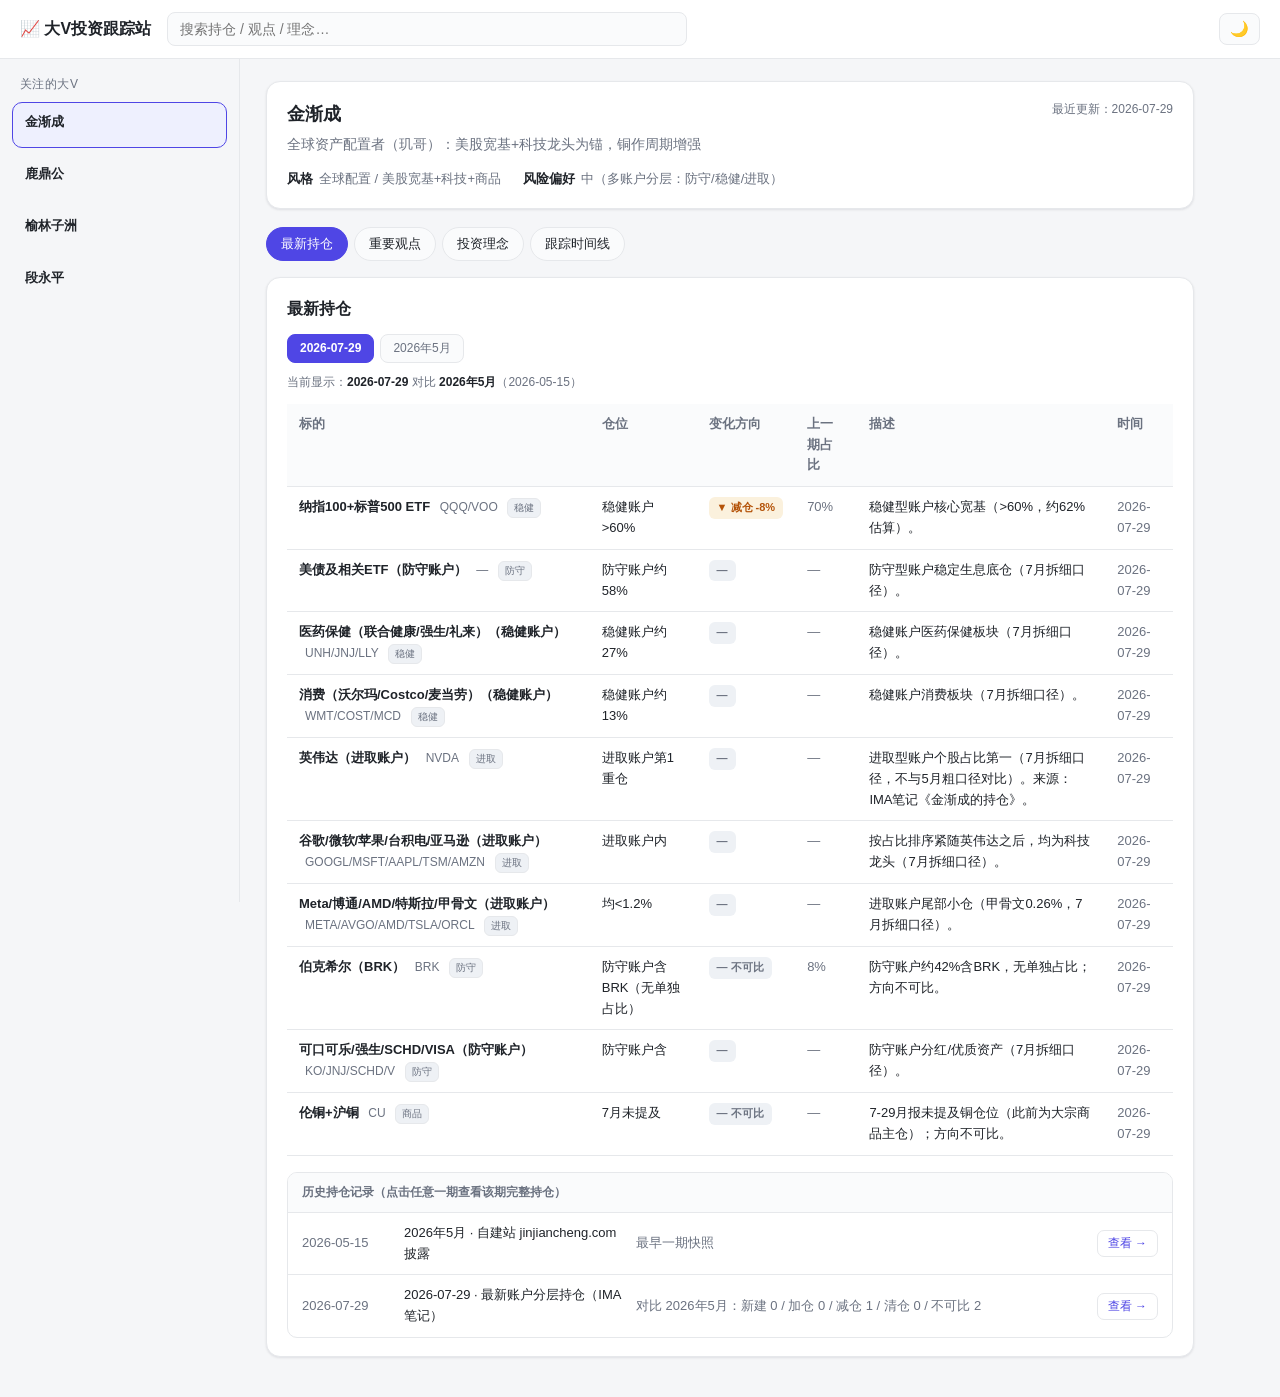
==== index.html @ 3ebb3cb1 "deploy investor-tracker 2026-08-02 21:14" ====
<!doctype html>
<html lang="zh-CN" data-theme="light">
<head>
  <meta charset="utf-8" />
  <meta name="viewport" content="width=device-width, initial-scale=1" />
  <title>大V投资跟踪站</title>
  <link rel="stylesheet" href="assets/style.css" />
</head>
<body>
  <header class="topbar">
    <div class="brand">📈 大V投资跟踪站</div>
    <div class="search">
      <input id="search" type="search" placeholder="搜索持仓 / 观点 / 理念…" autocomplete="off" />
    </div>
    <button id="themeToggle" class="iconbtn" title="切换明/暗主题">🌙</button>
  </header>

  <div class="layout">
    <aside class="sidebar">
      <div class="sideTitle">关注的大V</div>
      <nav id="peopleNav"></nav>
    </aside>
    <main id="main"></main>
  </div>

  <script src="data/people.js"></script>
  <script src="assets/app.js"></script>
</body>
</html>
---- assets/style.css ----
/* ============ 主题变量 ============ */
:root[data-theme="light"] {
  --bg: #f5f6f8;
  --panel: #ffffff;
  --panel-2: #fafbfc;
  --text: #1f2329;
  --muted: #6b7280;
  --border: #e6e8eb;
  --accent: #4f46e5;
  --accent-soft: #eef0fe;
  --chip: #eef1f5;
  /* 持仓变化方向语义色 */
  --dir-new: #15803d; --dir-new-bg: #e7f6ec;
  --dir-add: var(--accent); --dir-add-bg: var(--accent-soft);
  --dir-cut: #b45309; --dir-cut-bg: #fbf1dd;
  --dir-out: #b91c1c; --dir-out-bg: #fde8e8;
  --dir-na: #6b7280;  --dir-na-bg: #eef1f5;
  --shadow: 0 1px 3px rgba(16,24,40,.06), 0 1px 2px rgba(16,24,40,.04);
}
:root[data-theme="dark"] {
  --bg: #0f1115;
  --panel: #171a21;
  --panel-2: #1b1f27;
  --text: #e6e8eb;
  --muted: #98a2b3;
  --border: #262b36;
  --accent: #8b91ff;
  --accent-soft: #23263a;
  --chip: #232833;
  /* 持仓变化方向语义色 */
  --dir-new: #34d399; --dir-new-bg: rgba(52,211,153,.16);
  --dir-add: var(--accent); --dir-add-bg: var(--accent-soft);
  --dir-cut: #fbbf24; --dir-cut-bg: rgba(251,191,36,.16);
  --dir-out: #f87171; --dir-out-bg: rgba(248,113,113,.16);
  --dir-na: #98a2b3;  --dir-na-bg: rgba(152,162,179,.14);
  --shadow: 0 1px 3px rgba(0,0,0,.4);
}

* { box-sizing: border-box; }
html, body { margin: 0; padding: 0; }
body {
  font-family: -apple-system, BlinkMacSystemFont, "Segoe UI", "PingFang SC", "Hiragino Sans GB", "Microsoft YaHei", sans-serif;
  background: var(--bg);
  color: var(--text);
  font-size: 14px;
  line-height: 1.6;
}
a { color: var(--accent); }

/* ============ 顶栏 ============ */
.topbar {
  position: sticky; top: 0; z-index: 20;
  display: flex; align-items: center; gap: 16px;
  padding: 12px 20px;
  background: var(--panel);
  border-bottom: 1px solid var(--border);
}
.brand { font-weight: 700; font-size: 16px; white-space: nowrap; }
.search { flex: 1; }
.search input {
  width: 100%; max-width: 520px;
  padding: 8px 12px; border-radius: 8px;
  border: 1px solid var(--border); background: var(--panel-2);
  color: var(--text); font-size: 14px; outline: none;
}
.search input:focus { border-color: var(--accent); }
.iconbtn {
  border: 1px solid var(--border); background: var(--panel-2);
  color: var(--text); border-radius: 8px; padding: 6px 10px;
  cursor: pointer; font-size: 15px;
}

/* ============ 布局 ============ */
.layout { display: flex; align-items: flex-start; min-height: calc(100vh - 57px); }
.sidebar {
  width: 240px; flex: none; position: sticky; top: 57px;
  padding: 16px 12px; border-right: 1px solid var(--border);
  height: calc(100vh - 57px); overflow-y: auto;
}
.sideTitle { font-size: 12px; color: var(--muted); padding: 0 8px 8px; letter-spacing: .04em; }
.sideFoot { margin-top: 14px; padding: 0 4px; }
#main { flex: 1; padding: 22px 26px; max-width: 980px; }

/* ============ 导航 ============ */
.navitem {
  display: block; width: 100%; text-align: left;
  border: 1px solid transparent; background: transparent;
  color: var(--text); border-radius: 10px;
  padding: 10px 12px; margin-bottom: 6px; cursor: pointer;
  transition: background .15s;
}
.navitem:hover { background: var(--panel-2); }
.navitem.active { background: var(--accent-soft); border-color: var(--accent); }
.navname { display: block; font-weight: 600; margin-bottom: 6px; }

/* ============ 卡片 ============ */
.card {
  background: var(--panel); border: 1px solid var(--border);
  border-radius: 14px; padding: 18px 20px; margin-bottom: 18px;
  box-shadow: var(--shadow);
}
.card h2 { margin: 0 0 14px; font-size: 18px; }
.card h3 { margin: 0 0 12px; font-size: 16px; }

/* ============ 档案头 ============ */
.profile-head { display: flex; justify-content: space-between; align-items: flex-start; gap: 12px; }
.profile-head h2 { margin: 0 0 4px; }
.tagline { color: var(--muted); margin: 0; }
.updated { font-size: 12px; color: var(--muted); white-space: nowrap; }
.profile-meta { display: flex; gap: 22px; margin-top: 14px; flex-wrap: wrap; }
.profile-meta span { font-size: 13px; color: var(--muted); }
.profile-meta b { color: var(--text); margin-right: 6px; }
.profile-extra { display: flex; gap: 22px; margin-top: 10px; flex-wrap: wrap; }
.profile-extra span { font-size: 13px; color: var(--muted); }
.profile-extra b { color: var(--text); margin-right: 6px; }

/* ============ 标签/徽章 ============ */
.badge {
  display: inline-block; font-size: 11px; padding: 2px 8px;
  border-radius: 999px; border: 1px solid var(--border); color: var(--muted);
  background: var(--chip);
}
.badge-wx { color: #07a35a; border-color: #b7e6cd; background: #eafaf1; }
.badge-xq { color: #d9472b; border-color: #f3c6bc; background: #fdecea; }
.badge-fr { color: #b8860b; border-color: #ecd9a8; background: #fbf3dd; }
.badge-oth { color: var(--muted); }
.chip { display: inline-block; background: var(--chip); border: 1px solid var(--border);
  border-radius: 8px; padding: 3px 9px; margin: 3px 4px 0 0; font-size: 13px; }
.tag { display: inline-block; font-size: 12px; color: var(--accent);
  background: var(--accent-soft); border-radius: 6px; padding: 1px 7px; margin-right: 6px; }

/* ============ 表格 ============ */
.tablewrap { overflow-x: auto; }
table.data, table.cmp { width: 100%; border-collapse: collapse; font-size: 13px; }
table.data th, table.data td, table.cmp th, table.cmp td {
  text-align: left; padding: 10px 12px; border-bottom: 1px solid var(--border);
  vertical-align: top;
}
table.data thead th, table.cmp thead th { color: var(--muted); font-weight: 600; background: var(--panel-2); }
table.data tbody tr:hover, table.cmp tbody tr:hover { background: var(--panel-2); }
.ticker { color: var(--muted); font-size: 12px; margin-left: 6px; }
table.cmp th:first-child, table.cmp td:first-child { width: 110px; color: var(--muted); font-weight: 600; }

/* dataroma 风格持仓表：更宽、数字右对齐 */
table.data.dataroma { min-width: 1100px; }
table.data.dataroma th,
table.data.dataroma td { white-space: nowrap; }
table.data.dataroma td.num { text-align: right; font-variant-numeric: tabular-nums; }
table.data.dataroma .up { color: #d9472b; font-weight: 600; }
table.data.dataroma .down { color: #07a35a; font-weight: 600; }
table.data.dataroma .act {
  display: inline-block; font-size: 11px; padding: 2px 8px; border-radius: 6px;
  background: var(--accent-soft); color: var(--accent); font-weight: 600;
}

/* ============ 时间线 ============ */
.timeline { list-style: none; margin: 0; padding: 0; position: relative; }
.timeline::before {
  content: ""; position: absolute; left: 6px; top: 4px; bottom: 4px;
  width: 2px; background: var(--border);
}
.tl-item { position: relative; padding: 0 0 18px 26px; }
.tl-item::before {
  content: ""; position: absolute; left: 0; top: 5px; width: 14px; height: 14px;
  border-radius: 50%; background: var(--accent); border: 3px solid var(--panel);
}
.tl-date { font-size: 12px; color: var(--muted); margin-bottom: 3px; display: flex; gap: 6px; align-items: center; flex-wrap: wrap; }
.tl-body { font-size: 14px; }
.etype { font-size: 11px; padding: 1px 7px; border-radius: 999px; }
.etype-h { color: #d9472b; background: #fdecea; }
.etype-v { color: #07a35a; background: #eafaf1; }

/* ============ 理念 ============ */
.philo-sum { font-size: 14px; margin: 0 0 12px; }
.points { margin-bottom: 12px; }
.point { padding: 4px 0; }
.quotes blockquote {
  margin: 8px 0; padding: 10px 14px; border-left: 3px solid var(--accent);
  background: var(--accent-soft); border-radius: 0 8px 8px 0; font-style: italic;
}

/* ============ Tabs ============ */
.tabs { display: flex; gap: 6px; margin: 4px 0 16px; flex-wrap: wrap; }
.tab {
  border: 1px solid var(--border); background: var(--panel-2); color: var(--text);
  padding: 7px 14px; border-radius: 999px; cursor: pointer; font-size: 13px;
}
.tab.active { background: var(--accent); color: #fff; border-color: var(--accent); }

/* ============ 提示横幅 ============ */
.banner {
  background: #fff7e6; border: 1px solid #ffe1a8; color: #8a5a00;
  padding: 10px 14px; border-radius: 10px; margin-bottom: 16px; font-size: 13px;
}
.banner code { background: #fff0d4; padding: 1px 5px; border-radius: 4px; }
.muted { color: var(--muted); }

/* 搜索结果 */
.res-person { margin: 16px 0 6px; font-size: 15px; }
.res-group { font-size: 13px; color: var(--text); margin-bottom: 6px; }

@media (max-width: 720px) {
  .layout { flex-direction: column; }
  .sidebar { width: 100%; position: static; height: auto; border-right: none; border-bottom: 1px solid var(--border); }
  #main { padding: 16px; }
}

/* ============ 历史仓位快照 ============ */
details.hist {
  margin-top: 14px; border: 1px solid var(--border); border-radius: 10px;
  background: var(--panel-2); overflow: hidden;
}
details.hist > summary {
  cursor: pointer; padding: 10px 14px; font-weight: 600; color: var(--text);
  list-style: none; user-select: none;
}
details.hist > summary::-webkit-details-marker { display: none; }
details.hist > summary::before { content: "▸ "; color: var(--muted); }
details.hist[open] > summary::before { content: "▾ "; }
.hist-snap { padding: 0 14px 14px; }
.hist-snap h4 { margin: 10px 0 8px; font-size: 13px; color: var(--muted); font-weight: 600; }

/* ============ 期数切换 + 变化方向 + 历史列表 ============ */
.periods { display: flex; flex-wrap: wrap; gap: 6px; margin: 0 0 10px; }
.periodBtn {
  border: 1px solid var(--border); background: var(--panel-2); color: var(--muted);
  font-size: 12px; padding: 5px 12px; border-radius: 8px; cursor: pointer; transition: .15s;
}
.periodBtn:hover { color: var(--text); border-color: var(--accent); }
.periodBtn.active { background: var(--accent); color: #fff; border-color: var(--accent); font-weight: 600; }
.cmpnote { color: var(--muted); font-size: 12px; margin: 0 0 12px; }
.cmpnote b { color: var(--text); }

.dir { display: inline-block; font-size: 11px; padding: 2px 8px; border-radius: 6px; font-weight: 600; white-space: nowrap; }
.dir.new  { color: var(--dir-new);  background: var(--dir-new-bg); }
.dir.add  { color: var(--dir-add);  background: var(--dir-add-bg); }
.dir.cut  { color: var(--dir-cut);  background: var(--dir-cut-bg); }
.dir.out  { color: var(--dir-out);  background: var(--dir-out-bg); }
.dir.na   { color: var(--dir-na);   background: var(--dir-na-bg); }

.acct { display: inline-block; font-size: 10px; padding: 1px 6px; border-radius: 6px; margin-left: 6px;
  color: var(--muted); background: var(--chip); border: 1px solid var(--border); }

.histlist { margin-top: 16px; border: 1px solid var(--border); border-radius: 10px; overflow: hidden; }
.histhead { padding: 10px 14px; font-size: 12px; color: var(--muted); background: var(--panel-2);
  border-bottom: 1px solid var(--border); font-weight: 600; }
.hrow { display: flex; align-items: center; gap: 12px; padding: 10px 14px; border-bottom: 1px solid var(--border); font-size: 13px; }
.hrow:last-child { border-bottom: none; }
.hdate { width: 90px; color: var(--muted); flex: none; }
.htag { width: 220px; flex: none; }
.hdesc { flex: 1; color: var(--muted); }
.hgo { flex: none; cursor: pointer; color: var(--accent); font-size: 12px; border: 1px solid var(--border);
  padding: 3px 10px; border-radius: 7px; }
.hgo:hover { border-color: var(--accent); }

@media (max-width: 720px) {
  .htag { width: auto; }
  .hrow { flex-wrap: wrap; gap: 6px; }
}
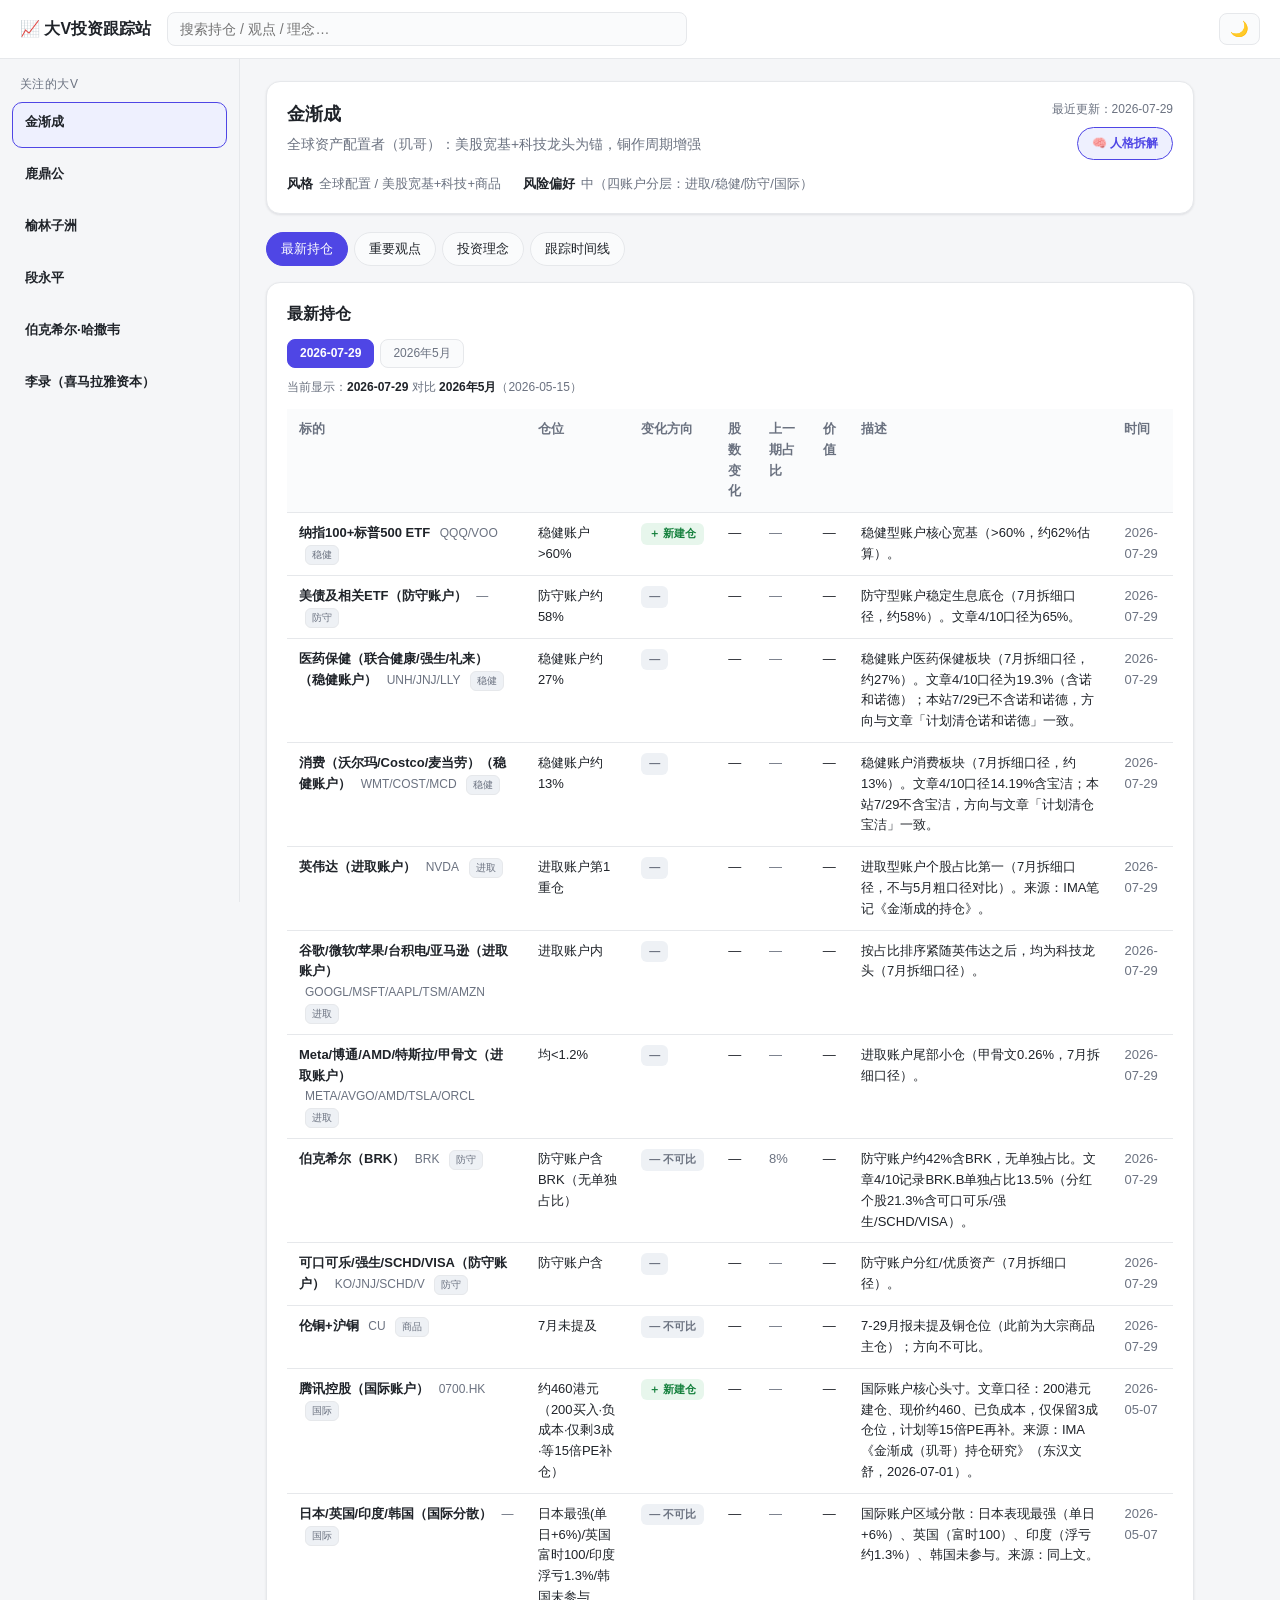
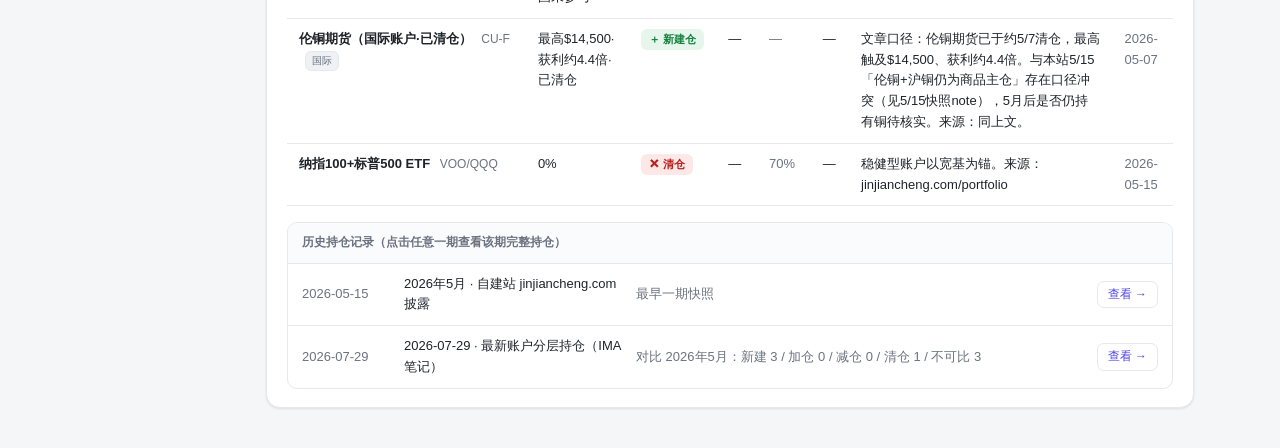
==== commit a8cac431: "update 2026-09-01 23:12" ====
--- a/index.html
+++ b/index.html
@@ -24,6 +24,8 @@
   </div>
 
   <script src="data/people.js"></script>
+  <script src="data/holding-changes.js"></script>
+  <script src="assets/holdings.bundle.js"></script>
   <script src="assets/app.js"></script>
 </body>
 </html>
--- a/assets/style.css
+++ b/assets/style.css
@@ -107,6 +107,15 @@
 .profile-head h2 { margin: 0 0 4px; }
 .tagline { color: var(--muted); margin: 0; }
 .updated { font-size: 12px; color: var(--muted); white-space: nowrap; }
+.head-right { display: flex; flex-direction: column; align-items: flex-end; gap: 8px; }
+.davbtn {
+  display: inline-block; font-size: 12px; font-weight: 700;
+  color: var(--accent); background: var(--accent-soft);
+  border: 1px solid var(--accent); border-radius: 999px;
+  padding: 6px 14px; text-decoration: none; white-space: nowrap;
+  transition: background .15s, color .15s;
+}
+.davbtn:hover { background: var(--accent); color: #fff; }
 .profile-meta { display: flex; gap: 22px; margin-top: 14px; flex-wrap: wrap; }
 .profile-meta span { font-size: 13px; color: var(--muted); }
 .profile-meta b { color: var(--text); margin-right: 6px; }
@@ -152,6 +161,40 @@
   display: inline-block; font-size: 11px; padding: 2px 8px; border-radius: 6px;
   background: var(--accent-soft); color: var(--accent); font-weight: 600;
 }
+td.sc-add { color: #d9472b; font-weight: 600; }
+td.sc-cut { color: #07a35a; font-weight: 600; }
+td.sc-flat { color: var(--muted); }
+/* 持仓股数列：等宽数字、右对齐，与左右列区分 */
+td.num.shares {
+  text-align: right;
+  font-variant-numeric: tabular-nums;
+  font-weight: 600;
+  white-space: nowrap;
+}
+
+/* ============ 股数变动明细 ============ */
+table.data.changes { min-width: 900px; }
+table.data.changes td.num { text-align: right; font-variant-numeric: tabular-nums; }
+table.data.changes td.nowrap { white-space: nowrap; }
+table.data.changes td.chgnote { color: var(--muted); font-size: 12px; max-width: 380px; }
+.chgbar {
+  display: flex; flex-wrap: wrap; gap: 14px; align-items: flex-end;
+  margin: 12px 0 4px; padding: 12px 14px; border-radius: 10px; background: var(--panel-2);
+}
+.chgbar label {
+  display: flex; flex-direction: column; gap: 4px;
+  font-size: 12px; color: var(--muted); font-weight: 600;
+}
+.chgbar select, .chgbar input {
+  font: inherit; font-size: 13px; padding: 6px 10px; border-radius: 8px;
+  border: 1px solid var(--border); background: var(--panel); color: var(--text);
+}
+.chgbar .resetbtn {
+  font: inherit; font-size: 13px; padding: 7px 14px; border-radius: 8px; cursor: pointer;
+  border: 1px solid var(--border); background: var(--panel); color: var(--muted);
+}
+.chgbar .resetbtn:hover { color: var(--text); border-color: var(--accent); }
+.chgfoot { margin-top: 16px; font-size: 12px; line-height: 1.7; }
 
 /* ============ 时间线 ============ */
 .timeline { list-style: none; margin: 0; padding: 0; position: relative; }
@@ -257,3 +300,10 @@
   .htag { width: auto; }
   .hrow { flex-wrap: wrap; gap: 6px; }
 }
+
+/* ============ 案例研究 ============ */
+.case-study { border-left: 4px solid var(--accent); }
+.case-summary { color: var(--muted); font-size: 14px; margin: -6px 0 16px; line-height: 1.7; }
+.case-item .tl-title { font-size: 14px; margin: 4px 0 6px; color: var(--text); }
+.case-item .tl-body { font-size: 14px; line-height: 1.75; }
+.case-item .stage { color: var(--accent); font-weight: 600; }
